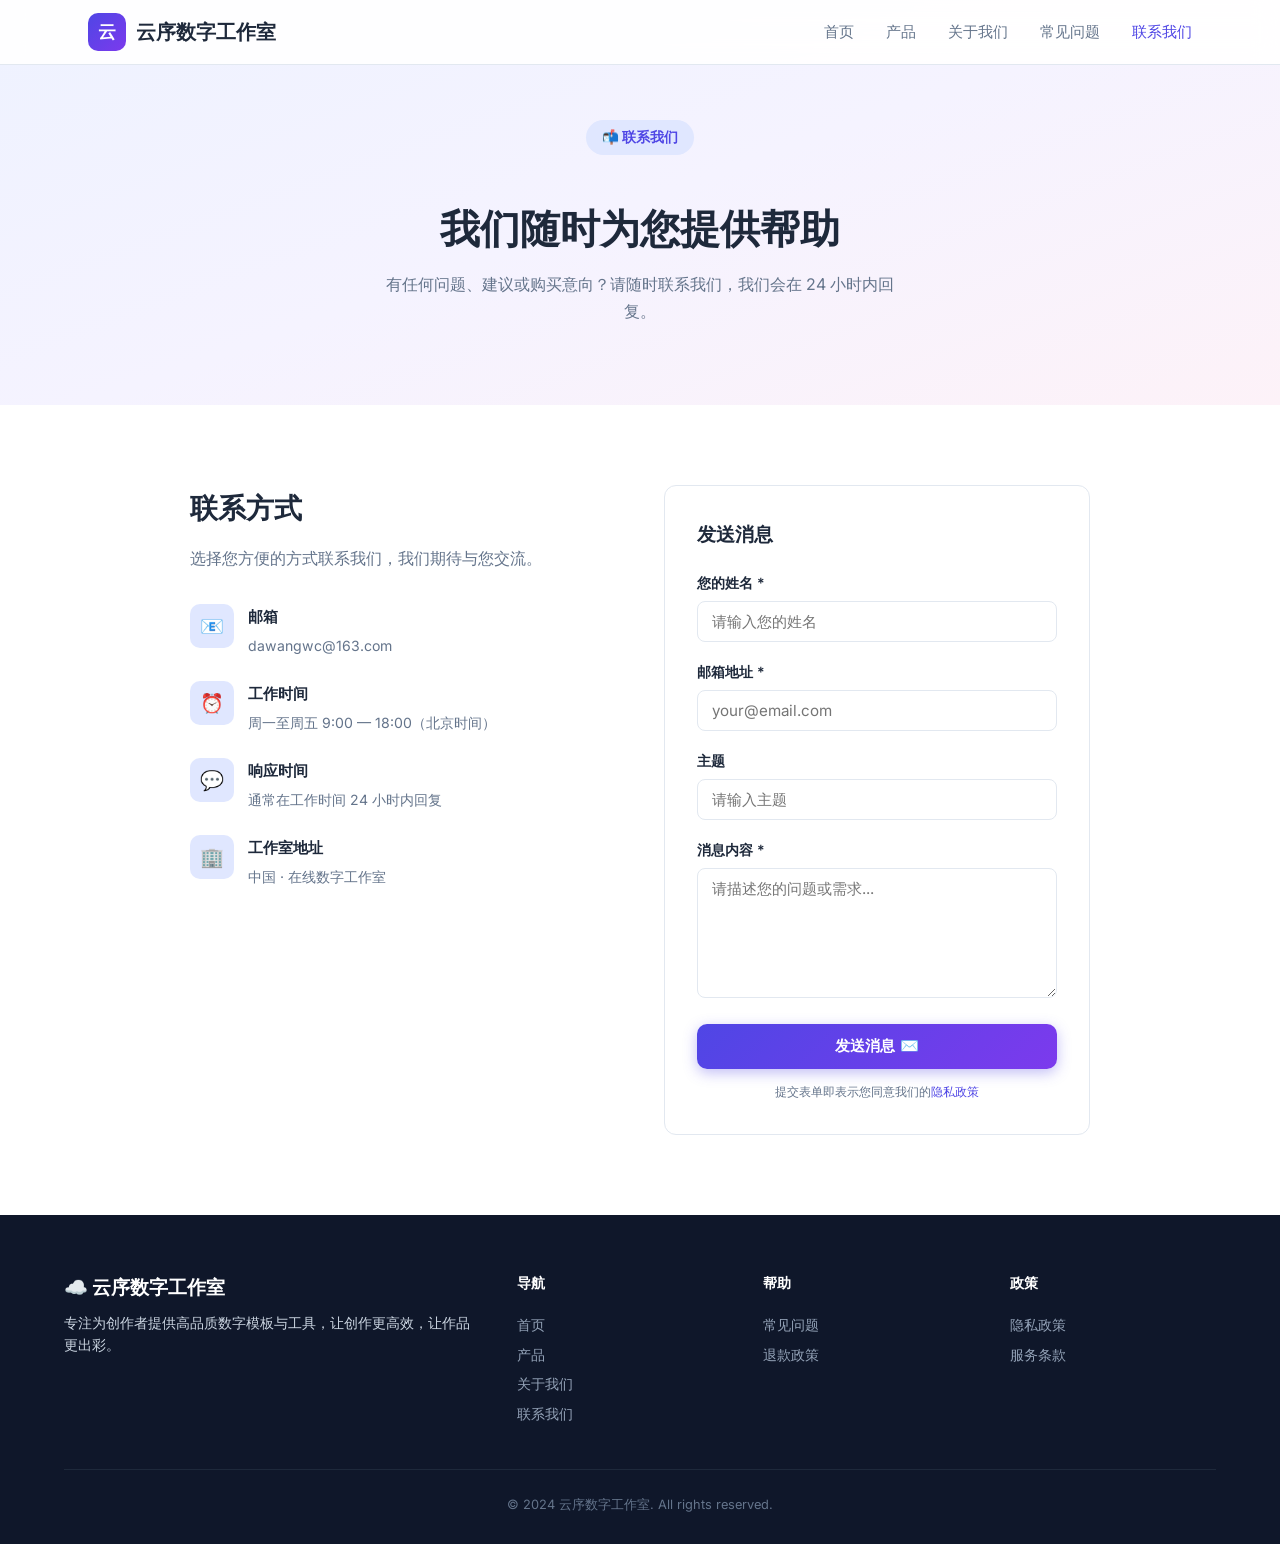
==== contact.html @ dfbabffd "初始化云序数字工作室网站" ====
<!DOCTYPE html>
<html lang="zh-CN">
<head>
  <meta charset="UTF-8">
  <meta name="viewport" content="width=device-width, initial-scale=1.0">
  <meta name="description" content="联系云序数字工作室 — 有任何问题或购买意向？我们随时为您提供帮助。">
  <title>联系我们 — 云序数字工作室</title>
  <link rel="preconnect" href="https://fonts.googleapis.com">
  <link rel="preconnect" href="https://fonts.gstatic.com" crossorigin>
  <link href="https://fonts.googleapis.com/css2?family=Inter:wght@400;500;600;700;800&display=swap" rel="stylesheet">
  <link rel="stylesheet" href="css/style.css">
</head>
<body>

  <nav class="navbar">
    <div class="container">
      <a href="index.html" class="logo">
        <span class="logo-icon">云</span>
        云序数字工作室
      </a>
      <ul class="nav-links" id="navLinks">
        <li><a href="index.html">首页</a></li>
        <li><a href="products.html">产品</a></li>
        <li><a href="about.html">关于我们</a></li>
        <li><a href="faq.html">常见问题</a></li>
        <li><a href="contact.html" class="active">联系我们</a></li>
      </ul>
      <button class="hamburger" id="hamburger" aria-label="菜单">
        <span></span><span></span><span></span>
      </button>
    </div>
  </nav>

  <section style="padding: 120px 24px 80px; background: linear-gradient(160deg, #eef2ff 0%, #f5f3ff 50%, #fdf2f8 100%);">
    <div class="container" style="text-align:center;">
      <span class="hero-badge">📬 联系我们</span>
      <h1 style="font-size: clamp(1.75rem, 5vw, 2.5rem); font-weight: 800; margin: 16px 0 8px;">我们随时为您提供帮助</h1>
      <p style="color: var(--text-light); max-width: 520px; margin: 0 auto;">有任何问题、建议或购买意向？请随时联系我们，我们会在 24 小时内回复。</p>
    </div>
  </section>

  <section>
    <div class="container">
      <div class="contact-grid">
        <!-- 联系信息 -->
        <div class="contact-info">
          <h2>联系方式</h2>
          <p>选择您方便的方式联系我们，我们期待与您交流。</p>

          <div class="contact-item">
            <div class="contact-item-icon">📧</div>
            <div>
              <h4>邮箱</h4>
              <span>dawangwc@163.com</span>
            </div>
          </div>

          <div class="contact-item">
            <div class="contact-item-icon">⏰</div>
            <div>
              <h4>工作时间</h4>
              <span>周一至周五 9:00 — 18:00（北京时间）</span>
            </div>
          </div>

          <div class="contact-item">
            <div class="contact-item-icon">💬</div>
            <div>
              <h4>响应时间</h4>
              <span>通常在工作时间 24 小时内回复</span>
            </div>
          </div>

          <div class="contact-item">
            <div class="contact-item-icon">🏢</div>
            <div>
              <h4>工作室地址</h4>
              <span>中国 · 在线数字工作室</span>
            </div>
          </div>
        </div>

        <!-- 联系表单 -->
        <div class="contact-form">
          <h3 style="font-size: 1.2rem; font-weight: 700; margin-bottom: 20px;">发送消息</h3>
          <form action="https://formspree.io/f/your-form-id" method="POST">
            <div class="form-group">
              <label for="name">您的姓名 *</label>
              <input type="text" id="name" name="name" placeholder="请输入您的姓名" required>
            </div>
            <div class="form-group">
              <label for="email">邮箱地址 *</label>
              <input type="email" id="email" name="email" placeholder="your@email.com" required>
            </div>
            <div class="form-group">
              <label for="subject">主题</label>
              <input type="text" id="subject" name="subject" placeholder="请输入主题">
            </div>
            <div class="form-group">
              <label for="message">消息内容 *</label>
              <textarea id="message" name="message" placeholder="请描述您的问题或需求..." required></textarea>
            </div>
            <button type="submit" class="btn btn-primary" style="width:100%;justify-content:center;">
              发送消息 ✉️
            </button>
            <p style="font-size:.78rem;color:var(--text-light);margin-top:12px;text-align:center;">
              提交表单即表示您同意我们的<a href="privacy.html">隐私政策</a>
            </p>
          </form>
        </div>
      </div>
    </div>
  </section>

  <footer class="footer">
    <div class="footer-grid">
      <div class="footer-brand">
        <div class="flogo">☁️ 云序数字工作室</div>
        <p>专注为创作者提供高品质数字模板与工具，让创作更高效，让作品更出彩。</p>
      </div>
      <div class="footer-col">
        <h4>导航</h4>
        <a href="index.html">首页</a>
        <a href="products.html">产品</a>
        <a href="about.html">关于我们</a>
        <a href="contact.html">联系我们</a>
      </div>
      <div class="footer-col">
        <h4>帮助</h4>
        <a href="faq.html">常见问题</a>
        <a href="refund.html">退款政策</a>
      </div>
      <div class="footer-col">
        <h4>政策</h4>
        <a href="privacy.html">隐私政策</a>
        <a href="terms.html">服务条款</a>
      </div>
    </div>
    <div class="footer-bottom">
      © 2024 云序数字工作室. All rights reserved.
    </div>
  </footer>

  <script src="js/main.js"></script>
</body>
</html>
---- css/style.css ----
/* ============================================
   云序数字工作室 - 主样式表
   品牌色：深蓝 + 渐变紫
   ============================================ */

/* === CSS 变量 === */
:root {
  --primary: #4f46e5;
  --primary-dark: #3730a3;
  --primary-light: #e0e7ff;
  --accent: #7c3aed;
  --text: #1e293b;
  --text-light: #64748b;
  --bg: #ffffff;
  --bg-alt: #f8fafc;
  --border: #e2e8f0;
  --success: #059669;
  --radius: 12px;
  --shadow: 0 1px 3px rgba(0,0,0,.08), 0 1px 2px rgba(0,0,0,.06);
  --shadow-md: 0 4px 6px rgba(0,0,0,.07), 0 2px 4px rgba(0,0,0,.06);
  --shadow-lg: 0 10px 25px rgba(0,0,0,.08);
  --max-width: 1152px;
  --font: 'Inter', -apple-system, BlinkMacSystemFont, 'Segoe UI', 'PingFang SC', 'Hiragino Sans GB', 'Microsoft YaHei', sans-serif;
}

/* === Reset === */
*, *::before, *::after { box-sizing: border-box; margin: 0; padding: 0; }
html { scroll-behavior: smooth; }

body {
  font-family: var(--font);
  color: var(--text);
  background: var(--bg);
  line-height: 1.7;
  -webkit-font-smoothing: antialiased;
}

img { max-width: 100%; display: block; }
a { color: var(--primary); text-decoration: none; transition: color .2s; }
a:hover { color: var(--primary-dark); }
ul { list-style: none; }

/* === 导航栏 === */
.navbar {
  position: fixed; top: 0; left: 0; right: 0; z-index: 100;
  background: rgba(255,255,255,.92);
  backdrop-filter: blur(12px);
  border-bottom: 1px solid var(--border);
}
.navbar .container {
  display: flex; align-items: center; justify-content: space-between;
  height: 64px; max-width: var(--max-width); margin: 0 auto; padding: 0 24px;
}
.logo {
  font-size: 1.25rem; font-weight: 700; color: var(--text);
  display: flex; align-items: center; gap: 10px;
}
.logo-icon {
  width: 38px; height: 38px;
  background: linear-gradient(135deg, var(--primary), var(--accent));
  border-radius: 10px; display: flex; align-items: center; justify-content: center;
  color: #fff; font-size: 1.1rem; font-weight: 800;
}
.nav-links { display: flex; gap: 32px; }
.nav-links a { color: var(--text-light); font-size: .925rem; font-weight: 500; transition: color .2s; }
.nav-links a:hover, .nav-links a.active { color: var(--primary); }

.hamburger {
  display: none; flex-direction: column; gap: 5px;
  background: none; border: none; cursor: pointer; padding: 4px;
}
.hamburger span {
  display: block; width: 24px; height: 2px;
  background: var(--text); border-radius: 2px; transition: .3s;
}
.hamburger.active span:nth-child(1) { transform: rotate(45deg) translate(5px,5px); }
.hamburger.active span:nth-child(2) { opacity: 0; }
.hamburger.active span:nth-child(3) { transform: rotate(-45deg) translate(5px,-5px); }

/* === Hero 区域 === */
.hero {
  padding: 140px 24px 100px;
  text-align: center;
  background: linear-gradient(160deg, #eef2ff 0%, #f5f3ff 50%, #fdf2f8 100%);
}
.hero-badge {
  display: inline-block; background: var(--primary-light);
  color: var(--primary); font-size: .85rem; font-weight: 600;
  padding: 6px 16px; border-radius: 20px; margin-bottom: 24px;
}
.hero h1 {
  font-size: clamp(1.75rem, 5vw, 3rem);
  font-weight: 800; line-height: 1.25; max-width: 700px;
  margin: 0 auto 16px;
  background: linear-gradient(135deg, var(--primary), var(--accent));
  -webkit-background-clip: text; -webkit-text-fill-color: transparent;
  background-clip: text;
}
.hero p {
  font-size: 1.1rem; color: var(--text-light);
  max-width: 560px; margin: 0 auto 36px;
}
.hero-buttons { display: flex; gap: 14px; justify-content: center; flex-wrap: wrap; }

/* === 按钮 === */
.btn {
  display: inline-flex; align-items: center; gap: 8px;
  padding: 12px 28px; border-radius: 10px;
  font-size: .95rem; font-weight: 600; border: none; cursor: pointer;
  transition: all .25s; text-decoration: none;
}
.btn-primary {
  background: linear-gradient(135deg, var(--primary), var(--accent));
  color: #fff; box-shadow: 0 4px 14px rgba(79,70,229,.35);
}
.btn-primary:hover { transform: translateY(-1px); box-shadow: 0 6px 20px rgba(79,70,229,.45); color: #fff; }
.btn-outline {
  background: var(--bg); color: var(--primary);
  border: 2px solid var(--primary-light);
}
.btn-outline:hover { background: var(--primary-light); }

/* === 通用容器 === */
.container { max-width: var(--max-width); margin: 0 auto; padding: 0 24px; }
section { padding: 80px 0; }

/* === 区块标题 === */
.section-header { text-align: center; margin-bottom: 56px; }
.section-label {
  font-size: .85rem; font-weight: 600; color: var(--primary);
  text-transform: uppercase; letter-spacing: .08em; margin-bottom: 8px;
}
.section-header h2 {
  font-size: clamp(1.5rem, 4vw, 2.25rem);
  font-weight: 700; margin-bottom: 12px;
}
.section-header p { color: var(--text-light); max-width: 500px; margin: 0 auto; }

/* === 优势卡片 === */
.features-grid {
  display: grid;
  grid-template-columns: repeat(auto-fit, minmax(280px, 1fr));
  gap: 28px;
}
.feature-card {
  padding: 36px 28px; background: var(--bg);
  border: 1px solid var(--border); border-radius: var(--radius);
  transition: transform .3s, box-shadow .3s;
}
.feature-card:hover { transform: translateY(-4px); box-shadow: var(--shadow-lg); }
.feature-icon {
  width: 48px; height: 48px; border-radius: 12px;
  display: flex; align-items: center; justify-content: center;
  font-size: 1.5rem; margin-bottom: 18px;
}
.feature-icon.blue { background: #eef2ff; color: var(--primary); }
.feature-icon.purple { background: #f3e8ff; color: var(--accent); }
.feature-icon.green { background: #ecfdf5; color: var(--success); }
.feature-card h3 { font-size: 1.1rem; margin-bottom: 8px; }
.feature-card p { color: var(--text-light); font-size: .925rem; }

/* === 产品卡片 === */
.products-grid {
  display: grid;
  grid-template-columns: repeat(auto-fit, minmax(320px, 1fr));
  gap: 28px;
}
.product-card {
  background: var(--bg); border: 1px solid var(--border);
  border-radius: var(--radius); overflow: hidden;
  transition: transform .3s, box-shadow .3s;
}
.product-card:hover { transform: translateY(-4px); box-shadow: var(--shadow-lg); }
.product-image {
  height: 200px;
  background: linear-gradient(135deg, #667eea 0%, #764ba2 100%);
  display: flex; align-items: center; justify-content: center;
}
.product-image span { font-size: 3.5rem; }
.product-body { padding: 24px; }
.product-body h3 { font-size: 1.2rem; margin-bottom: 8px; }
.product-body p { color: var(--text-light); font-size: .925rem; margin-bottom: 16px; }
.product-features { margin-bottom: 20px; }
.product-features li {
  font-size: .88rem; color: var(--text-light);
  padding: 4px 0; padding-left: 20px; position: relative;
}
.product-features li::before {
  content: '✓'; position: absolute; left: 0;
  color: var(--success); font-weight: 700;
}
.product-footer {
  display: flex; align-items: center; justify-content: space-between;
  padding-top: 16px; border-top: 1px solid var(--border);
}
.product-price { font-size: 1.5rem; font-weight: 700; color: var(--primary); }
.product-price small { font-size: .85rem; font-weight: 400; color: var(--text-light); }

/* === 评价区 === */
.testimonials { background: var(--bg-alt); }
.testimonial-grid {
  display: grid;
  grid-template-columns: repeat(auto-fit, minmax(300px, 1fr));
  gap: 28px;
}
.testimonial-card {
  background: var(--bg); padding: 28px;
  border-radius: var(--radius); border: 1px solid var(--border);
}
.testimonial-card .stars { color: #f59e0b; font-size: 1rem; margin-bottom: 12px; }
.testimonial-card .quote { color: var(--text); font-size: .95rem; margin-bottom: 16px; line-height: 1.7; }
.testimonial-card .author { font-weight: 600; font-size: .9rem; }
.testimonial-card .role { font-size: .8rem; color: var(--text-light); }

/* === CTA 区 === */
.cta {
  text-align: center;
  background: linear-gradient(160deg, #eef2ff, #f5f3ff);
  border-radius: var(--radius); padding: 64px 24px;
  margin: 0 24px;
}
.cta h2 { font-size: 1.75rem; font-weight: 700; margin-bottom: 12px; }
.cta p { color: var(--text-light); margin-bottom: 28px; }

/* === 关于页 === */
.about-hero {
  padding: 120px 24px 80px;
  text-align: center;
  background: linear-gradient(160deg, #eef2ff 0%, #f5f3ff 50%, #fdf2f8 100%);
}
.about-hero h1 { font-size: clamp(1.75rem, 5vw, 2.5rem); font-weight: 800; margin-bottom: 12px; }
.about-hero p { color: var(--text-light); max-width: 560px; margin: 0 auto; }

.about-story { padding: 80px 0; }
.about-grid {
  display: grid; grid-template-columns: 1fr 1fr;
  gap: 56px; align-items: center;
}
.about-grid h2 { font-size: 1.75rem; font-weight: 700; margin-bottom: 16px; }
.about-grid p { color: var(--text-light); margin-bottom: 12px; }
.about-image {
  background: linear-gradient(135deg, #667eea, #764ba2);
  border-radius: var(--radius); height: 320px;
  display: flex; align-items: center; justify-content: center;
  font-size: 6rem;
}

.stats-grid {
  display: grid;
  grid-template-columns: repeat(auto-fit, minmax(180px, 1fr));
  gap: 24px; margin-top: 40px;
}
.stat-card {
  text-align: center; padding: 28px 16px;
  background: var(--bg); border: 1px solid var(--border);
  border-radius: var(--radius);
}
.stat-card .num { font-size: 2rem; font-weight: 800; color: var(--primary); }
.stat-card .label { font-size: .88rem; color: var(--text-light); margin-top: 4px; }

/* === 联系页 === */
.contact-grid {
  display: grid; grid-template-columns: 1fr 1fr;
  gap: 48px; max-width: 900px; margin: 0 auto;
}
.contact-info h2 { font-size: 1.75rem; font-weight: 700; margin-bottom: 12px; }
.contact-info > p { color: var(--text-light); margin-bottom: 32px; }
.contact-item {
  display: flex; align-items: flex-start; gap: 14px; margin-bottom: 22px;
}
.contact-item-icon {
  width: 44px; height: 44px; border-radius: 10px;
  display: flex; align-items: center; justify-content: center;
  font-size: 1.2rem; flex-shrink: 0;
  background: var(--primary-light); color: var(--primary);
}
.contact-item h4 { font-size: .95rem; margin-bottom: 2px; }
.contact-item span { font-size: .88rem; color: var(--text-light); }

.contact-form {
  background: var(--bg); padding: 32px;
  border: 1px solid var(--border); border-radius: var(--radius);
}
.form-group { margin-bottom: 18px; }
.form-group label {
  display: block; font-size: .88rem; font-weight: 600;
  margin-bottom: 6px; color: var(--text);
}
.form-group input, .form-group textarea {
  width: 100%; padding: 10px 14px;
  border: 1px solid var(--border); border-radius: 8px;
  font-size: .95rem; font-family: var(--font);
  transition: border-color .2s, box-shadow .2s;
  background: var(--bg);
}
.form-group input:focus, .form-group textarea:focus {
  outline: none; border-color: var(--primary);
  box-shadow: 0 0 0 3px rgba(79,70,229,.1);
}
.form-group textarea { resize: vertical; min-height: 130px; }

/* === FAQ === */
.faq-list { max-width: 720px; margin: 0 auto; }
.faq-item {
  border: 1px solid var(--border); border-radius: var(--radius);
  margin-bottom: 12px; overflow: hidden;
}
.faq-question {
  width: 100%; padding: 18px 24px; text-align: left;
  background: var(--bg); border: none; font-size: .98rem;
  font-weight: 600; font-family: var(--font);
  cursor: pointer; display: flex; align-items: center;
  justify-content: space-between; color: var(--text);
  transition: background .2s;
}
.faq-question:hover { background: var(--bg-alt); }
.faq-question::after {
  content: '+'; font-size: 1.3rem; color: var(--text-light);
  transition: transform .3s;
}
.faq-item.active .faq-question::after { content: '−'; }
.faq-answer {
  max-height: 0; overflow: hidden; transition: max-height .35s ease;
}
.faq-item.active .faq-answer { max-height: 500px; }
.faq-answer-inner { padding: 0 24px 20px; color: var(--text-light); font-size: .925rem; }

/* === 政策页面 === */
.policy { padding: 120px 24px 80px; }
.policy .container { max-width: 760px; }
.policy h1 { font-size: 2rem; font-weight: 800; margin-bottom: 32px; }
.policy h2 { font-size: 1.25rem; font-weight: 700; margin: 32px 0 12px; color: var(--text); }
.policy h3 { font-size: 1.05rem; font-weight: 600; margin: 20px 0 8px; }
.policy p, .policy li { color: var(--text-light); margin-bottom: 10px; font-size: .94rem; }
.policy ul { list-style: disc; padding-left: 24px; margin-bottom: 16px; }
.policy .last-updated { color: var(--text-light); font-size: .85rem; margin-bottom: 32px; }

/* === 页脚 === */
.footer {
  background: #0f172a; color: #cbd5e1;
  padding: 56px 24px 28px;
}
.footer-grid {
  display: grid;
  grid-template-columns: 2fr 1fr 1fr 1fr;
  gap: 40px; max-width: var(--max-width); margin: 0 auto 40px;
}
.footer-brand .flogo { font-size: 1.2rem; font-weight: 700; color: #fff; margin-bottom: 8px; }
.footer-brand p { font-size: .88rem; line-height: 1.6; }
.footer-col h4 { color: #fff; font-size: .9rem; margin-bottom: 14px; font-weight: 600; }
.footer-col a { display: block; color: #94a3b8; font-size: .875rem; padding: 3px 0; transition: color .2s; }
.footer-col a:hover { color: #fff; }
.footer-bottom {
  text-align: center; padding-top: 24px;
  border-top: 1px solid #1e293b; font-size: .8rem; color: #64748b;
  max-width: var(--max-width); margin: 0 auto;
}

/* === 响应式 === */
@media (max-width: 768px) {
  .nav-links {
    position: fixed; top: 64px; left: 0; right: 0;
    background: var(--bg); flex-direction: column;
    padding: 20px 24px; gap: 16px;
    border-bottom: 1px solid var(--border);
    transform: translateY(-120%); transition: transform .3s;
  }
  .nav-links.open { transform: translateY(0); }
  .hamburger { display: flex; }

  .about-grid, .contact-grid { grid-template-columns: 1fr; }
  .about-image { height: 220px; }
  .footer-grid { grid-template-columns: 1fr 1fr; }

  .hero { padding: 120px 24px 80px; }
  .cta { margin: 0 16px; padding: 48px 20px; }
}

@media (max-width: 480px) {
  .footer-grid { grid-template-columns: 1fr; }
  .hero-buttons { flex-direction: column; align-items: center; }
  .btn { width: 100%; justify-content: center; }
}
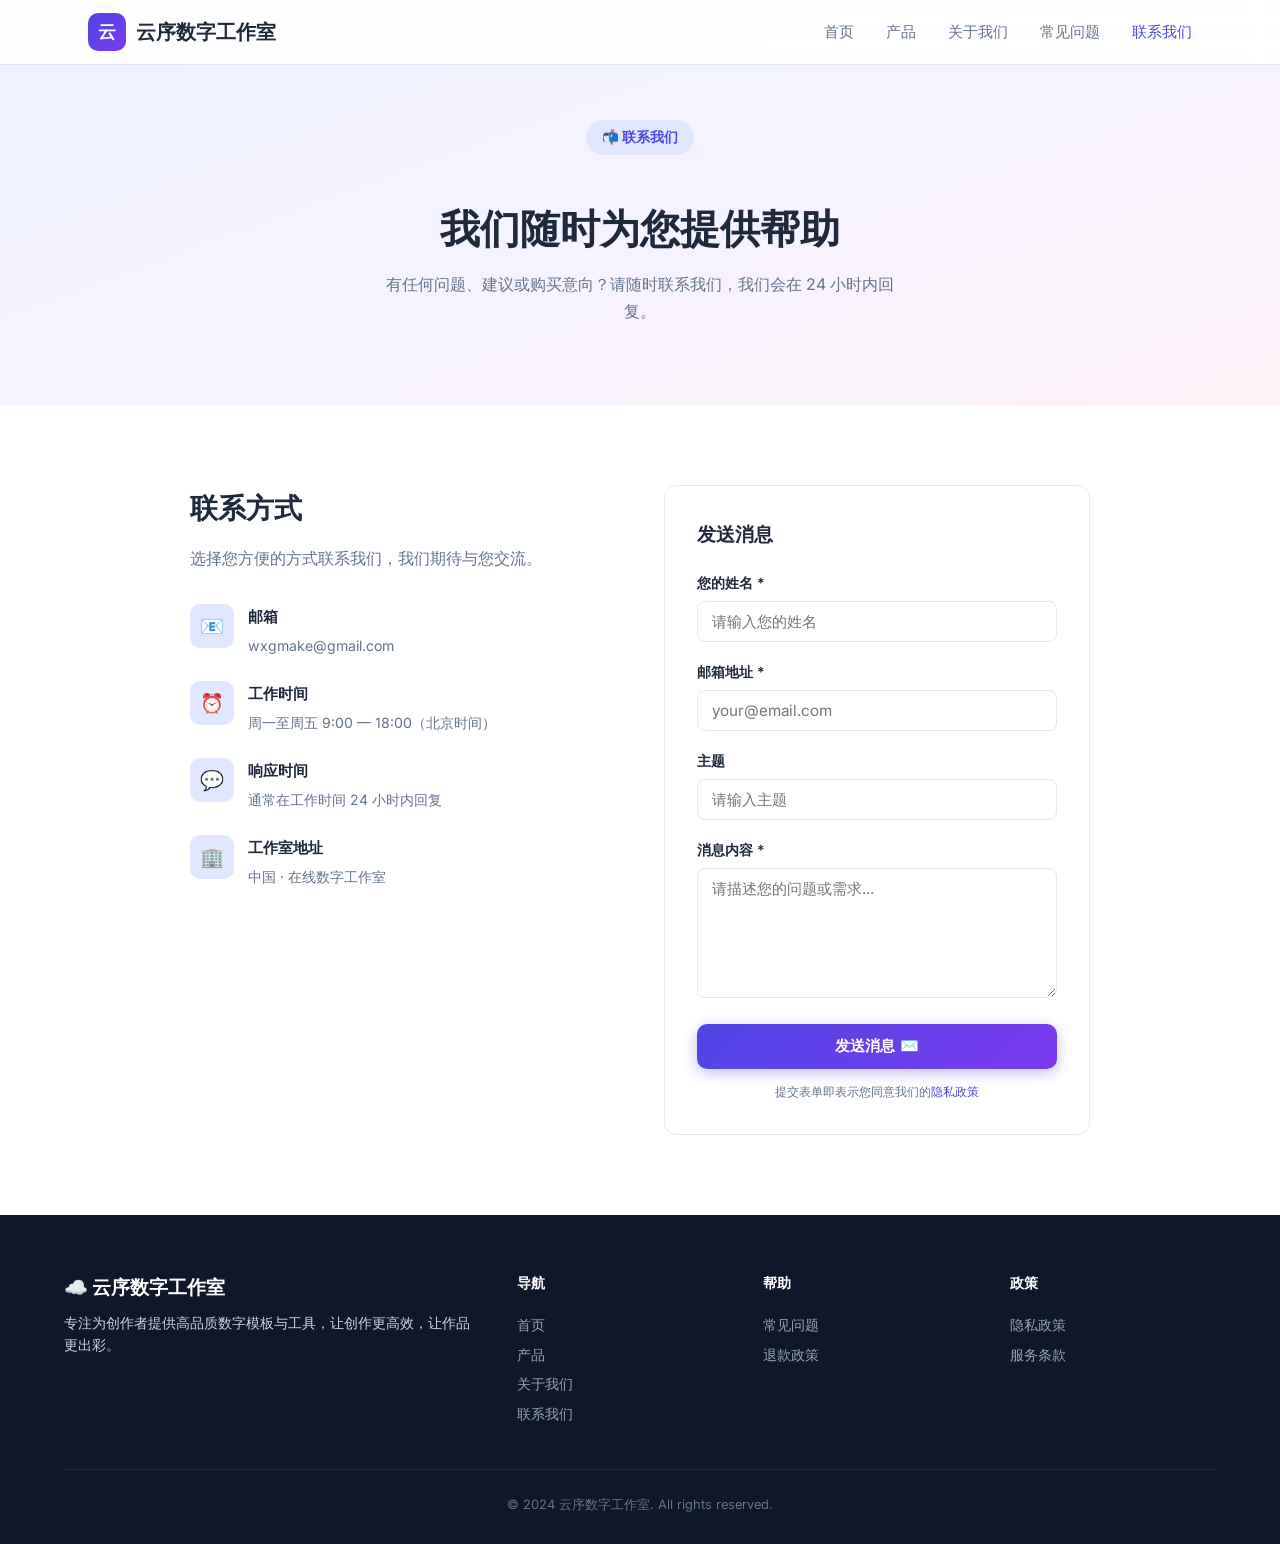
==== commit 60335da3: "更新联系邮箱为 wxgmake@gmail.com" ====
--- a/contact.html
+++ b/contact.html
@@ -51,7 +51,7 @@
             <div class="contact-item-icon">📧</div>
             <div>
               <h4>邮箱</h4>
-              <span>dawangwc@163.com</span>
+              <span>wxgmake@gmail.com</span>
             </div>
           </div>
 
@@ -83,7 +83,7 @@
         <!-- 联系表单 -->
         <div class="contact-form">
           <h3 style="font-size: 1.2rem; font-weight: 700; margin-bottom: 20px;">发送消息</h3>
-          <form action="https://formspree.io/f/your-form-id" method="POST">
+          <form action="mailto:wxgmake@gmail.com" method="POST" enctype="text/plain">
             <div class="form-group">
               <label for="name">您的姓名 *</label>
               <input type="text" id="name" name="name" placeholder="请输入您的姓名" required>
